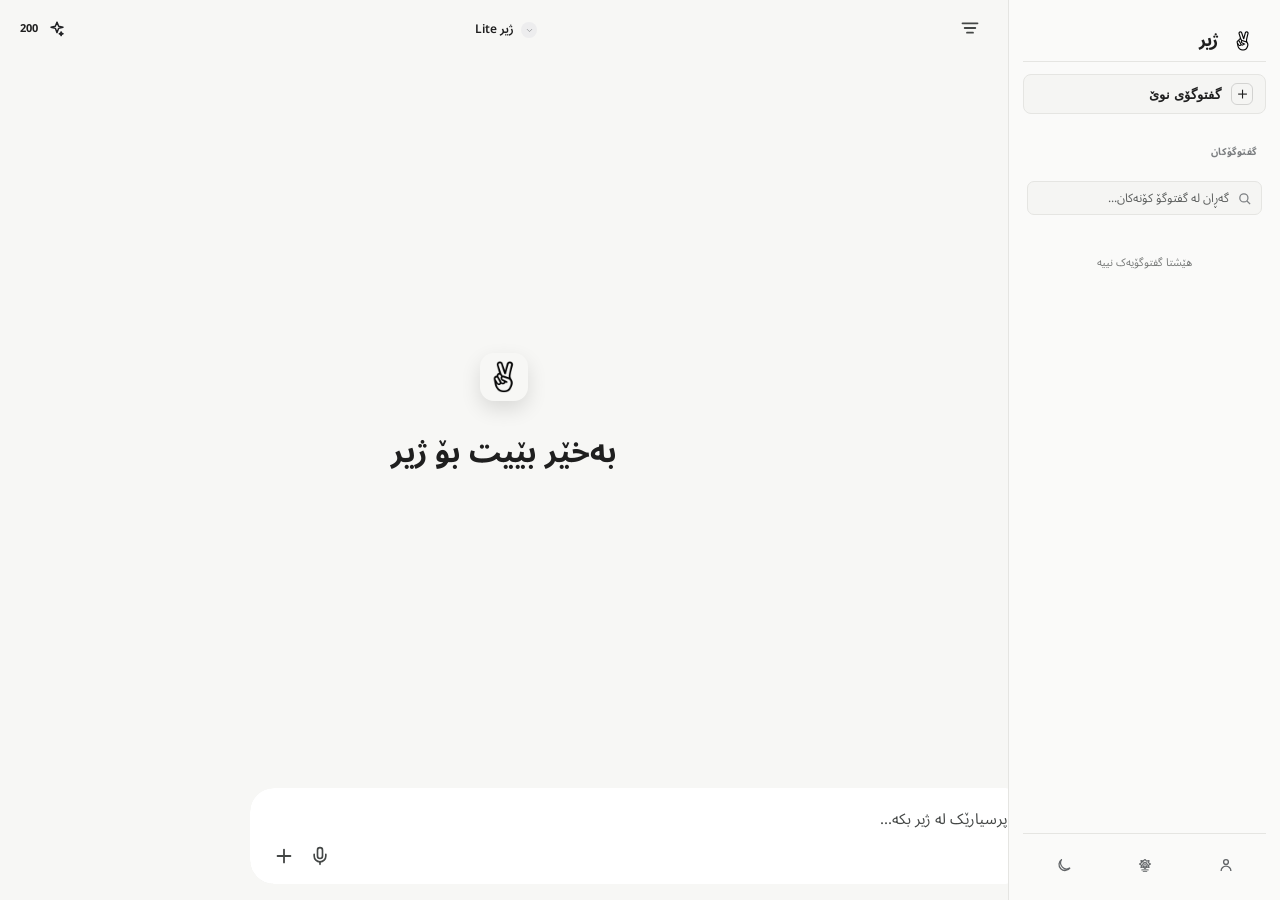
==== zhir-preview.html @ 31d8393d "Add files via upload" ====
<!doctype html>
<html lang="ckb" dir="rtl">
<head>
  <meta charset="UTF-8" />
  <meta name="viewport" content="width=device-width, initial-scale=1, maximum-scale=1, viewport-fit=cover" />
  <meta name="theme-color" content="#f8f9fa" />
  <title>ژیر — یاریدەدەری زیرەکی کوردی</title>
  <link rel="preconnect" href="https://fonts.googleapis.com" />
  <link rel="preconnect" href="https://fonts.gstatic.com" crossorigin />
  <link href="https://fonts.googleapis.com/css2?family=Noto+Sans+Arabic:wght@400;500;600;700;800&display=swap" rel="stylesheet" />
  <style>
    :root {
      --bg: #ffffff;
      --surface: #ffffff;
      --user-bubble: #f0f4f9;
      --ink: #1f1f1f;
      --muted: #444746;
      --line: rgba(0, 0, 0, 0.08);
      --line-strong: rgba(0, 0, 0, 0.14);
      --shadow: 0 10px 30px rgba(0, 0, 0, 0.08);
      --font-kurdish: "Noto Sans Arabic", sans-serif;
    }

    html.dark {
      --bg: #131314;
      --surface: #1e1f20;
      --user-bubble: #282a2c;
      --ink: #e3e3e3;
      --muted: #c4c7c5;
      --line: rgba(255, 255, 255, 0.08);
      --line-strong: rgba(255, 255, 255, 0.15);
      --shadow: 0 10px 30px rgba(0, 0, 0, 0.4);
    }

    * { box-sizing: border-box; margin: 0; padding: 0; }
    html, body { width: 100%; height: 100%; background: var(--bg); color: var(--ink); font-family: var(--font-kurdish); overflow: hidden; }
    .app-layout { display: flex; width: 100%; height: 100dvh; position: relative; }

    /* سایدبار */
    .sidebar { width: 292px; height: 100%; background: color-mix(in srgb, var(--bg) 98%, var(--user-bubble)); border-left: 1px solid var(--line); display: flex; flex-direction: column; padding: 20px 16px 14px; gap: 18px; z-index: 100; transition: transform 0.3s cubic-bezier(0.2, 0, 0, 1); }
    .brand-header { display: flex; align-items: center; gap: 11px; padding: 0 2px 18px; border-bottom: 1px solid var(--line); }
    .brand-logo { width: 34px; height: 34px; background: #000; border-radius: 8px; display: grid; place-items: center; overflow: hidden; }
    .brand-logo img { width: 100%; height: 100%; display: block; object-fit: cover; }
    .brand-mark { width: 100%; height: 100%; display: grid; place-items: center; color: #fff; font-size: 18px; font-weight: 800; line-height: 1; }
    .brand-mark { background-image: url("[data-uri]"); background-position: center; background-repeat: no-repeat; background-size: cover; }
    .brand-mark::before { content: none; }
    .brand-title { font-size: 19px; font-weight: 800; letter-spacing: -.3px; }
    .new-chat-btn { display: flex; align-items: center; justify-content: center; gap: 9px; padding: 10px 14px; border-radius: 10px; background: var(--user-bubble); border: 1px solid var(--line-strong); color: var(--ink); font-size: 13px; font-weight: 700; cursor: pointer; transition: background .2s, border-color .2s, transform .2s; }
    .new-chat-btn:hover { background: var(--surface); border-color: var(--ink); transform: translateY(-1px); }
    .new-chat-btn span { font-size: 19px; line-height: 12px; font-weight: 400; }
    .menu-section-title { display: flex; align-items: center; color: var(--muted); font-size: 10px; font-weight: 800; padding: 0 5px 8px; letter-spacing: .5px; }
    .history-list, .tools-list { overflow-y: auto; display: flex; flex-direction: column; gap: 3px; }
    .history-list { flex: 1; min-height: 80px; padding: 2px 4px; }
    .history-empty { display: none; }
    .tools-list { display: flex; flex-direction: row; align-items: center; justify-content: space-between; gap: 2px; padding: 3px 0 11px; border-bottom: 1px solid var(--line); background: transparent; overflow: hidden; }
    .menu-item { position: relative; display: flex; flex: 0 0 44px; flex-direction: column; align-items: center; justify-content: center; gap: 6px; width: 44px; height: 44px; min-width: 0; padding: 8px 2px; border: 0; border-radius: 9px; background: transparent; color: var(--muted); text-align: center; font: inherit; font-size: 10px; cursor: pointer; transition: background .2s, color .2s, transform .2s; }
    .tools-list .menu-item span, .settings-theme span { display: none; }
    .menu-item:hover { background: var(--user-bubble); color: var(--ink); transform: translateY(-1px); }
    .menu-item svg { width: 17px; height: 17px; flex: 0 0 17px; color: var(--muted); transition: color .2s; }
    .menu-item:hover svg { color: var(--ink); }
    .settings-theme { display: flex; align-items: center; width: 44px; border: 0; background: transparent; color: var(--muted); font: inherit; cursor: pointer; flex: 0 0 44px; flex-direction: column; justify-content: center; gap: 6px; padding: 8px 2px; border-top: 0; border-radius: 9px; font-size: 10px; text-align: center; }
    .settings-theme:hover { background: var(--user-bubble); }
    .sidebar-footer { margin-top: auto; padding-top: 12px; border-top: 1px solid var(--line); display: flex; flex-direction: column; gap: 7px; }
    .footer-caption, .useful-note { display: none; }
    .history-search { display: flex; align-items: center; gap: 8px; margin: 0 4px 8px; padding: 8px 4px; border-bottom: 1px solid var(--line-strong); color: var(--muted); }
    .history-search svg { width: 15px; height: 15px; flex: 0 0 15px; }
    .history-search input { width: 100%; border: 0; outline: 0; background: transparent; color: var(--ink); font: inherit; font-size: 12px; }
    .history-search input::placeholder { color: var(--muted); opacity: .85; }
    .theme-toggle-btn svg { width: 17px; height: 17px; flex: 0 0 17px; color: var(--muted); }
    .theme-toggle-btn:hover { background: var(--user-bubble); }
    .scrim { display: none; position: fixed; inset: 0; background: rgba(0, 0, 0, 0.4); z-index: 90; }

    /* بەشی سەرەکی */
    .main-content { flex: 1; height: 100%; display: flex; flex-direction: column; position: relative; }
    .topbar { height: 60px; display: flex; align-items: center; padding: 0 16px; z-index: 10; }
    .menu-btn { display: none; background: transparent; border: 0; color: var(--ink); cursor: pointer; padding: 8px; }

    /* شوێنی چات */
    .chat-container { flex: 1; overflow-y: auto; padding: 20px 16px 140px; display: flex; flex-direction: column; align-items: center; }
    .welcome-box { margin: auto 0; text-align: center; animation: welcomeRise 1.35s cubic-bezier(.22,.61,.36,1) both; }
    .welcome-box .brand-logo { width: 48px; height: 48px; background: transparent; border-radius: 0; overflow: visible; animation: welcomeLogo 1.8s cubic-bezier(.22,.61,.36,1) both; box-shadow: none; }
    .welcome-box .brand-mark { width: 48px; height: 48px; border-radius: 14px; background: var(--ink); color: var(--bg); font-size: 24px; box-shadow: 0 8px 20px rgba(0,0,0,.12); background-image: inherit; }
    .welcome-box h1 { font-size: 28px; font-weight: 700; margin-top: 12px; background: linear-gradient(105deg, #1f1f1f 0%, #1f1f1f 36%, #aeb4bb 50%, #1f1f1f 64%, #1f1f1f 100%); background-size: 280% 100%; -webkit-background-clip: text; background-clip: text; -webkit-text-fill-color: transparent; animation: welcomeTextShimmer 4.8s ease-in-out 0.8s infinite; }
    html.dark .welcome-box h1 { background: linear-gradient(105deg, #ffffff 0%, #ffffff 36%, #c4c9cf 50%, #ffffff 64%, #ffffff 100%); background-size: 280% 100%; -webkit-background-clip: text; background-clip: text; -webkit-text-fill-color: transparent; }
    @keyframes welcomeRise { from { opacity: 0; transform: translateY(10px); } to { opacity: 1; transform: translateY(0); } }
    @keyframes welcomeLogo { 0% { opacity: 0; transform: translateY(8px) scale(.94); filter: blur(2px); } 60% { opacity: .82; filter: blur(.4px); } 100% { opacity: 1; transform: translateY(0) scale(1); filter: blur(0); } }
    @keyframes welcomeTextShimmer { 0%, 25% { background-position: 120% 0; } 65%, 100% { background-position: -20% 0; } }
    .messages-stream { width: min(800px, 100%); display: flex; flex-direction: column; gap: 32px; }
    .message-bubble { display: flex; align-items: flex-start; gap: 13px; width: 100%; }
    .message-bubble.user, .message-bubble.assistant { justify-content: flex-start; }
    .assistant-avatar { width: 40px; height: 40px; background: transparent; border-radius: 50%; display: grid; place-items: center; flex-shrink: 0; overflow: hidden; margin-top: 1px; filter: drop-shadow(0 2px 4px rgba(0,0,0,.08)); }
    .assistant-avatar img { width: 100%; height: 100%; display: block; object-fit: cover; }
    .assistant-avatar .brand-mark, .thinking-anim .brand-mark { width: 100%; height: 100%; border-radius: 50%; background: var(--ink); color: var(--bg); font-size: 19px; background-image: inherit; }
    .user-avatar-placeholder { width: 36px; height: 36px; flex-shrink: 0; }
    .message-content-wrapper { display: flex; flex-direction: column; max-width: calc(100% - 52px); }
    .user .text-content { background: var(--user-bubble); color: var(--ink); padding: 14px 20px; border-radius: 8px 24px 24px 24px; line-height: 1.7; font-size: 15px; width: fit-content; }
    .assistant .text-content { background: transparent; color: var(--ink); padding: 4px 0 0 0; line-height: 1.85; font-size: 15px; }
    .thinking-anim { width: 40px; height: 40px; background: transparent; border-radius: 50%; display: grid; place-items: center; flex-shrink: 0; overflow: hidden; margin-top: 1px; filter: drop-shadow(0 2px 4px rgba(0,0,0,.08)); }
    .thinking-anim img { width: 100%; height: 100%; display: block; object-fit: cover; }
    .assistant-name { display: flex; align-items: center; min-height: 40px; color: var(--ink); font-size: 15px; font-weight: 800; line-height: 1.45; margin-bottom: 3px; letter-spacing: -0.15px; }
    .assistant .text-content { padding-top: 0; }
    .thinking-text { width: fit-content; color: var(--muted); font-size: 14px; line-height: 1.7; font-weight: 500; white-space: nowrap; background: linear-gradient(105deg, var(--muted) 0%, var(--muted) 36%, #fff 50%, var(--muted) 64%, var(--muted) 100%); background-size: 260% 100%; -webkit-background-clip: text; background-clip: text; -webkit-text-fill-color: transparent; animation: textShimmer 1.8s cubic-bezier(.4,0,.2,1) infinite; }
    .thinking-dots { display: inline-flex; direction: ltr; gap: 1px; margin-inline-start: 5px; vertical-align: middle; -webkit-text-fill-color: var(--muted); }
    .thinking-dots i { font-style: normal; display: inline-block; font-size: 18px; line-height: 10px; animation: dotBounce 1.05s ease-in-out infinite; }
    .thinking-dots i:nth-child(2) { animation-delay: 0.14s; }
    .thinking-dots i:nth-child(3) { animation-delay: 0.28s; }
    @keyframes textShimmer { 0% { background-position: 150% 0; } 100% { background-position: -50% 0; } }
    @keyframes dotBounce { 0%, 60%, 100% { transform: translateY(0); } 30% { transform: translateY(-5px); } }
    @keyframes pulseGlow { 0% { transform: scale(0.9); box-shadow: 0 0 0 0 rgba(0,0,0,0.2); } 100% { transform: scale(1.1); box-shadow: 0 0 15px 5px rgba(0,0,0,0.1); } }
    @keyframes pulseGlowDark { 0% { transform: scale(0.9); box-shadow: 0 0 0 0 rgba(255,255,255,0.2); } 100% { transform: scale(1.1); box-shadow: 0 0 15px 5px rgba(255,255,255,0.1); } }
    .action-bar { display: flex; gap: 4px; margin-top: 12px; opacity: 0; transition: opacity 0.5s ease; }
    .action-bar.show { opacity: 1; }
    .action-bar button { background: transparent; border: none; color: var(--muted); padding: 8px; border-radius: 50%; cursor: pointer; transition: background 0.2s; display: grid; place-items: center; }
    .action-bar button:hover { background: var(--user-bubble); color: var(--ink); }
    .action-bar svg { width: 18px; height: 18px; }

    /* ✨ بۆکسی نووسینی پێشکەوتوو و دوگمەی ناردن */
    .composer-container { position: fixed; bottom: max(16px, env(safe-area-inset-bottom)); left: 0; right: 0; width: min(800px, calc(100% - 32px)); margin: 0 auto; z-index: 50; }
    
    .composer-box {
      display: flex; 
      align-items: flex-end; /* هێشتنەوەی دوگمەکان لە خوارەوە کاتێک بۆکسەکە گەورە دەبێت */
      gap: 12px;
      background: rgba(255, 255, 255, 0.75);
      backdrop-filter: blur(24px); -webkit-backdrop-filter: blur(24px);
      border: 1px solid var(--line-strong);
      border-radius: 28px; /* ڕێکخستنی شێوەی حەبی بۆ ئەوەی گونجاو بێت لەگەڵ گەورەبوون */
      padding: 10px 16px;
      box-shadow: var(--shadow); 
      transition: all 0.3s ease;
    }
    html.dark .composer-box { background: rgba(30, 31, 32, 0.75); }
    
    /* درەوشانەوەی نەرمی مۆدێرن لە کاتی کرتەکردندا */
    .composer-box:focus-within { 
      box-shadow: 0 0 0 1px transparent, 0 12px 36px rgba(0,0,0,0.12); 
      border-color: transparent; 
      background: rgba(255, 255, 255, 0.95);
    }
    html.dark .composer-box:focus-within { 
      box-shadow: 0 0 0 1px transparent, 0 12px 36px rgba(0,0,0,0.5);
      background: rgba(30, 31, 32, 0.95);
    }

    .composer-box textarea { flex: 1; max-height: 150px; min-height: 24px; border: 0; background: transparent; color: var(--ink); font-family: inherit; font-size: 15px; line-height: 1.6; resize: none; outline: none; padding: 6px 0; }
    .composer-box textarea::placeholder { color: var(--muted); }
    
    .action-btn { background: transparent; border: 0; color: var(--muted); cursor: pointer; width: 36px; height: 36px; display: grid; place-items: center; border-radius: 50%; flex-shrink: 0; transition: background 0.2s ease, color 0.2s ease; margin-bottom: 2px; }
    .action-btn:hover { background: var(--user-bubble); color: var(--ink); }

    /* کۆنتڕۆڵکردنی شوێنی دوگمەکانی چەپ */
    .left-actions { position: relative; width: 36px; height: 36px; display: flex; align-items: center; justify-content: center; margin-bottom: 2px; }

    /* دوگمەی دەنگ */
    .mic-btn { position: absolute; transition: all 0.25s cubic-bezier(0.2, 0, 0, 1); opacity: 1; transform: scale(1); visibility: visible; }
    .mic-btn.hidden { opacity: 0; transform: scale(0.6); visibility: hidden; }

    /* ✨ دوگمەی ناردنی پڕکراو بە ئەنیمەیشن */
    .send-btn { 
      position: absolute;
      background: var(--ink); 
      color: var(--bg); 
      width: 36px; height: 36px; 
      border-radius: 50%; 
      display: grid; place-items: center;
      border: 0; cursor: pointer;
      transition: all 0.25s cubic-bezier(0.2, 0, 0, 1);
      /* لە سەرەتادا نادیارە و بچووکە */
      opacity: 0; transform: scale(0.6); visibility: hidden;
    }
    .send-btn:hover { background: var(--muted); color: var(--bg); }
    .send-btn.visible { opacity: 1; transform: scale(1); visibility: visible; }

    @media (max-width: 768px) {
      .menu-btn { display: block; } .sidebar { position: fixed; top: 0; right: 0; transform: translateX(100%); } .sidebar.open { transform: translateX(0); } .sidebar.open + .scrim { display: block; }
      .chat-container { padding-top: 10px; } .composer-box { padding: 8px 12px; } .message-content-wrapper { max-width: calc(100% - 46px); }
    }
    /* مینۆی سادەی AI ـی پێشکەوتوو */
    .sidebar { width: 280px; padding: 18px 14px 12px; gap: 14px; background: var(--bg); border-left: 1px solid var(--line); }
    .brand-header { padding: 0 6px 16px; gap: 10px; border-bottom: 1px solid var(--line); }
    .brand-logo { width: 34px; height: 34px; border-radius: 9px; box-shadow: none; }
    .brand-title { font-size: 18px; letter-spacing: -.2px; }
    .menu-section-title { color: var(--muted); font-size: 11px; font-weight: 700; padding: 4px 8px 8px; }
    .tools-list { display: none; }
    .history-search { margin: 0 4px 8px; padding: 0 4px; height: 34px; border: 0; border-bottom: 1px solid var(--line); background: transparent; color: var(--muted); }
    .history-search:focus-within { border-bottom-color: var(--line-strong); box-shadow: none; }
    .history-search input { font-size: 12px; }
    .new-chat-btn { height: 40px; border-radius: 10px; padding: 0 12px; background: var(--user-bubble); border: 1px solid var(--line); color: var(--ink); box-shadow: none; }
    .new-chat-btn:hover { background: var(--surface); border-color: var(--line-strong); transform: none; }
    .sidebar-footer { padding-top: 8px; border-top: 1px solid var(--line); }
    .footer-caption, .useful-note { display: none; }
    .settings-theme { display: flex; align-items: center; width: 100%; height: 36px; border: 0; background: transparent; color: var(--ink); font: inherit; cursor: pointer; flex-direction: row; justify-content: flex-start; gap: 10px; padding: 8px; border-radius: 8px; font-size: 12px; text-align: right; }
    .settings-theme span { display: inline; }
    .settings-theme:hover { background: var(--user-bubble); }
    .settings-theme svg { width: 16px; height: 16px; color: var(--muted); }
    /* unified AI sidebar refinement */
    .sidebar { width: 288px; padding: 22px 16px 16px; gap: 16px; background: #f8f8f7; border-left: 1px solid #e8e8e6; }
    html.dark .sidebar { background: #191a1b; border-left-color: #2b2c2d; }
    .brand-header { padding: 0 6px 4px; border-bottom: 0; }
    .brand-logo { width: 32px; height: 32px; border-radius: 8px; }
    .brand-title { font-size: 18px; font-weight: 750; }
    .new-chat-btn { order: 0; height: 42px; justify-content: flex-start; padding: 0 13px; gap: 10px; border-radius: 9px; background: #202122; border-color: #202122; color: #fff; box-shadow: none; }
    .new-chat-btn:hover { background: #111; border-color: #111; }
    html.dark .new-chat-btn { background: #f0f0ee; border-color: #f0f0ee; color: #18191a; }
    .new-chat-btn span { font-size: 20px; }
    .menu-section-title { padding: 5px 8px 7px; color: #858789; font-size: 10px; font-weight: 700; letter-spacing: .2px; }
    html.dark .menu-section-title { color: #999b9e; }
    .history-search { height: 36px; margin: 0 2px 4px; padding: 0 10px; border: 1px solid #e2e2e0; border-radius: 9px; background: #fff; color: #8c8e91; }
    html.dark .history-search { border-color: #303133; background: #202122; }
    .history-search:focus-within { border-color: #b6b7b8; box-shadow: 0 0 0 2px rgba(0,0,0,.035); }
    .history-list { padding: 0 2px; }
    .sidebar-footer { gap: 2px; padding-top: 12px; border-top: 1px solid #e5e5e3; }
    html.dark .sidebar-footer { border-top-color: #2c2d2f; }
    .settings-theme { height: 38px; padding: 0 9px; border-radius: 8px; color: #55585b; font-size: 12px; }
    html.dark .settings-theme { color: #c1c3c5; }
    .settings-theme:hover { background: #ededeb; }
    html.dark .settings-theme:hover { background: #242526; }
    /* final product-grade sidebar system */
    .sidebar { width: 272px; padding: 20px 14px 14px; gap: 12px; background: #fafaf9; border-left: 1px solid #ededeb; }
    html.dark .sidebar { background: #171819; border-left-color: #292a2b; }
    .brand-header { height: 42px; padding: 0 8px; gap: 10px; }
    .brand-logo { width: 30px; height: 30px; border-radius: 8px; }
    .brand-title { font-size: 17px; font-weight: 750; }
    .new-chat-btn { height: 40px; padding: 0 12px; border: 0; border-radius: 8px; background: transparent; color: var(--ink); font-size: 13px; font-weight: 650; box-shadow: none; }
    .new-chat-btn:hover { background: #eeeeec; border: 0; transform: none; }
    html.dark .new-chat-btn:hover { background: #242526; }
    .new-chat-btn span { display: inline-flex; align-items: center; justify-content: center; width: 22px; height: 22px; border: 1px solid var(--line-strong); border-radius: 6px; font-size: 17px; }
    .menu-section-title { padding: 15px 9px 7px; color: #8a8c8e; font-size: 10px; font-weight: 700; }
    .history-search { height: 34px; margin: 0 4px 6px; padding: 0 9px; border: 0; border-radius: 7px; border-bottom: 1px solid #e5e5e3; background: transparent; }
    html.dark .history-search { border-bottom-color: #303133; background: transparent; }
    .history-search:focus-within { border-bottom-color: #9b9d9f; box-shadow: none; }
    .history-list { padding: 0 2px; }
    .history-list:empty::after { content: "هێشتا گفتوگۆیەک نییە"; display: block; padding: 18px 8px; color: var(--muted); font-size: 11px; text-align: center; opacity: .7; }
    .sidebar-footer { gap: 1px; padding: 10px 2px 0; border-top: 1px solid #e8e8e6; }
    html.dark .sidebar-footer { border-top-color: #2a2b2c; }
    .settings-theme { height: 36px; padding: 0 9px; border-radius: 7px; color: #626568; font-size: 12px; }
    html.dark .settings-theme { color: #b5b7b9; }
    .settings-theme:hover { background: #eeeeec; }
    html.dark .settings-theme:hover { background: #242526; }
    .sidebar-footer { display: grid; grid-template-columns: repeat(3, 1fr); align-items: stretch; gap: 4px; }
    .settings-theme, .profile-btn { width: 100%; height: 48px; padding: 5px 2px; display: flex; flex-direction: column; align-items: center; justify-content: center; gap: 5px; border-radius: 8px; color: #626568; font-size: 10px; text-align: center; }
    html.dark .settings-theme, html.dark .profile-btn { color: #b5b7b9; }
    .settings-theme svg, .profile-btn svg { width: 17px; height: 17px; color: currentColor; }
    .sidebar-footer .settings-theme span, .sidebar-footer .profile-btn span { display: none; }
    .sidebar-footer .settings-theme, .sidebar-footer .profile-btn { height: 42px; padding: 0; gap: 0; }
    .sidebar-footer .settings-theme svg, .sidebar-footer .profile-btn svg { width: 18px; height: 18px; }
    .theme-sun { display: none; }
    html.dark .theme-moon { display: none; }
    html.dark .theme-sun { display: block; }
    .profile-btn { border: 0; background: transparent; font: inherit; cursor: pointer; }
    .profile-btn:hover { background: #eeeeec; }
    html.dark .profile-btn:hover { background: #242526; }
    /* app-wide visual system */
    .main-content { background: var(--bg); transition: background .25s ease, color .25s ease; }
    .topbar { height: 56px; padding: 0 20px; }
    .topbar { position: relative; display: flex; align-items: center; justify-content: flex-start; border-bottom: 0; }
    .topbar .menu-btn { display: grid; place-items: center; width: 36px; height: 36px; padding: 6px; border-radius: 8px; color: var(--muted); line-height: 0; transition: background .2s, color .2s; }
    .topbar .menu-btn svg { display: block; width: 24px; height: 24px; }
    .topbar .menu-btn:hover { background: var(--app-control); color: var(--ink); }
    .topbar::after { content: none; }
    .plan-switcher { position: absolute; top: 50%; left: 50%; transform: translate(-50%, calc(-50% + 2px)); margin: 0; }
    .plan-trigger { height: 36px; display: inline-flex; align-items: center; gap: 7px; padding: 0 5px 0 9px; border: 0; border-radius: 18px; background: transparent; color: var(--ink); font: inherit; font-size: 12px; font-weight: 600; line-height: 1; cursor: pointer; transition: background .2s, color .2s; }
    .plan-trigger .plan-trigger-chevron { display: grid; place-items: center; width: 16px; height: 16px; color: #8e9093; border: 0; border-radius: 50%; background: #ededee; transition: transform .2s ease, background .2s ease, color .2s ease; }
    .plan-trigger .plan-trigger-chevron svg { display: block; width: 9px; height: 9px; }
    html.dark .plan-trigger .plan-trigger-chevron { color: #aeb1b4; background: #303234; }
    .plan-switcher.open .plan-trigger-chevron { background: #e4e4e5; color: #777a7d; animation: planChevronSpin .48s cubic-bezier(.22,.61,.36,1) both; }
    html.dark .plan-switcher.open .plan-trigger-chevron { background: #3a3c3e; color: #c3c6c8; }
    @keyframes planChevronSpin { from { transform: rotate(0deg) scale(.86); } 55% { transform: rotate(205deg) scale(1.06); } to { transform: rotate(180deg) scale(1); } }
    .plan-trigger:hover, .plan-switcher.open .plan-trigger { background: rgba(128,132,136,.08); color: var(--ink); }
    .plan-menu { position: absolute; top: 42px; left: 50%; right: auto; transform: translateX(-50%); width: 208px; padding: 6px; display: none; border: 1px solid var(--app-border); border-radius: 12px; background: var(--app-panel); box-shadow: 0 14px 30px rgba(0,0,0,.13); z-index: 20; }
    .plan-switcher.open .plan-menu { display: grid; gap: 3px; visibility: visible; opacity: 1; transform: translateX(-50%) translateY(0) scale(1); pointer-events: auto; }
    .plan-switcher:not(.open) .plan-menu { visibility: hidden; opacity: 0; transform: translateX(-50%) translateY(-7px) scale(.97); pointer-events: none; }
    .plan-menu { visibility: hidden; opacity: 0; transform: translateX(-50%) translateY(-7px) scale(.97); transform-origin: 50% 0; transition: opacity .22s ease, transform .28s cubic-bezier(.22,.61,.36,1), visibility 0s linear .28s; }
    .plan-switcher.open .plan-menu { transition: opacity .2s ease, transform .34s cubic-bezier(.22,.61,.36,1), visibility 0s linear 0s; }
    .plan-switcher.open .plan-option { animation: planOptionReveal .38s cubic-bezier(.22,.61,.36,1) both; }
    .plan-switcher.open .plan-option:nth-child(2) { animation-delay: .06s; }
    @keyframes planOptionReveal { from { opacity: 0; transform: translateY(-6px); } to { opacity: 1; transform: translateY(0); } }
    @media (prefers-reduced-motion: reduce) {
      .plan-trigger-chevron, .plan-menu, .plan-option { animation: none !important; transition: none !important; }
    }
    .plan-option { display: grid; grid-template-columns: 28px 1fr auto; align-items: center; gap: 8px; padding: 9px 8px; border: 0; border-radius: 8px; background: transparent; color: var(--ink); font: inherit; text-align: right; cursor: pointer; }
    .plan-option { grid-template-columns: 18px 1fr; }
    .plan-option-check { width: 18px; height: 18px; display: grid; place-items: center; color: transparent; font-size: 14px; font-weight: 800; line-height: 1; }
    .plan-option.selected .plan-option-check { color: var(--ink); }
    .plan-option.selected strong { font-weight: 800; }
    .plan-option em { display: none; }
    .plan-option:hover { background: var(--app-control); }
    .plan-option svg { width: 18px; height: 18px; color: #a77a20; }
    .plan-option .plan-logo { width: 22px; height: 22px; object-fit: contain; display: block; }
    .plan-option strong { display: block; font-size: 12px; }
    .plan-option small { display: block; margin-top: 2px; color: var(--app-subtle); font-size: 9px; }
    .plan-option em { color: var(--app-subtle); font-size: 9px; font-style: normal; }
    .chat-container { padding: 24px 22px 148px; }
    .welcome-box { max-width: 520px; }
    .welcome-box .brand-logo { width: 56px; height: 56px; }
    .welcome-box h1 { margin-top: 16px; font-size: 30px; font-weight: 700; background: none; -webkit-text-fill-color: currentColor; color: var(--ink); animation: none; }
    .messages-stream { width: min(760px, 100%); gap: 28px; }
    .message-bubble { gap: 12px; }
    .user .text-content { background: var(--user-bubble); border: 1px solid var(--line); padding: 12px 17px; border-radius: 16px 5px 16px 16px; }
    .assistant .text-content { line-height: 1.9; }
    .assistant-avatar, .thinking-anim { width: 36px; height: 36px; filter: none; }
    .assistant-name { min-height: 36px; font-size: 14px; }
    .composer-container { width: min(760px, calc(100% - 36px)); bottom: max(20px, env(safe-area-inset-bottom)); }
    .composer-box { min-height: 58px; padding: 9px 12px; gap: 9px; border: 1px solid var(--line-strong); background: color-mix(in srgb, var(--surface) 92%, transparent); box-shadow: 0 8px 28px rgba(0,0,0,.07); }
    html.dark .composer-box { background: color-mix(in srgb, var(--surface) 94%, transparent); box-shadow: 0 8px 28px rgba(0,0,0,.35); }
    .composer-box:focus-within { border-color: var(--line-strong); box-shadow: 0 0 0 3px color-mix(in srgb, var(--ink) 8%, transparent), 0 10px 30px rgba(0,0,0,.08); }
    .composer-box textarea { font-size: 14px; }
    .action-btn { width: 34px; height: 34px; }
    .send-btn { width: 34px; height: 34px; }
    .action-bar button:hover, .action-btn:hover { background: var(--user-bubble); }
    /* cohesive light/dark design tokens */
    :root { --app-canvas: #ffffff; --app-panel: #fbfbfa; --app-control: #f5f5f3; --app-border: #e5e5e2; --app-border-hover: #c7c8c6; --app-subtle: #7c7f82; }
    html.dark { --app-canvas: #141516; --app-panel: #1a1b1c; --app-control: #222425; --app-border: #303234; --app-border-hover: #4b4d4f; --app-subtle: #a8abad; }
    html, body { background: var(--app-canvas); transition: background-color .25s ease, color .25s ease; }
    .app-layout, .main-content { background: var(--app-canvas); }
    .sidebar { background: var(--app-panel); border-left-color: var(--app-border); }
    .brand-header { border-bottom: 1px solid var(--app-border); }
    .new-chat-btn { background: var(--app-control); border: 1px solid var(--app-border); color: var(--ink); transition: background .2s, border-color .2s, box-shadow .2s; }
    .new-chat-btn:hover { background: var(--surface); border-color: var(--app-border-hover); box-shadow: 0 3px 10px rgba(0,0,0,.06); }
    html.dark .new-chat-btn { background: var(--app-control); border-color: var(--app-border); color: var(--ink); }
    html.dark .new-chat-btn:hover { background: #2a2c2e; border-color: var(--app-border-hover); box-shadow: 0 3px 12px rgba(0,0,0,.22); }
    .menu-section-title { color: var(--app-subtle); }
    .history-search { background: var(--app-control); border: 1px solid var(--app-border); color: var(--app-subtle); }
    .history-search:focus-within { border-color: var(--app-border-hover); box-shadow: 0 0 0 3px color-mix(in srgb, var(--ink) 7%, transparent); }
    .sidebar-footer { border-top-color: var(--app-border); }
    .profile-btn:hover, .settings-theme:hover { background: var(--app-control); }
    .chat-container { background: var(--app-canvas); }
    .welcome-box h1 { color: var(--ink); }
    .user .text-content { background: var(--app-control); border-color: var(--app-border); }
    .assistant .text-content { color: var(--ink); }
    .composer-box { background: var(--app-panel); border-color: var(--app-border); box-shadow: 0 8px 28px rgba(0,0,0,.055); }
    html.dark .composer-box { background: var(--app-panel); border-color: var(--app-border); box-shadow: 0 8px 28px rgba(0,0,0,.30); }
    .composer-box:focus-within { border-color: var(--app-border-hover); box-shadow: 0 0 0 3px color-mix(in srgb, var(--ink) 7%, transparent), 0 10px 30px rgba(0,0,0,.08); }
    .action-btn:hover, .action-bar button:hover { background: var(--app-control); }
    .action-bar button.active { color: var(--ink); background: var(--app-control); }
    .action-bar button.copied { color: #2f7d52; }
    .send-btn { background: var(--ink); color: var(--app-canvas); }
    .send-btn:hover { background: var(--app-subtle); color: var(--app-canvas); }
    .user .text-content { padding: 11px 17px; border-radius: 18px; line-height: 1.75; font-size: 14px; max-width: min(620px, 100%); }
    /* logo contrast in dark mode: keep the header mark unchanged, invert only transparent marks */
    html.dark .welcome-box .brand-logo img,
    html.dark .assistant-avatar img,
    html.dark .thinking-anim img { filter: invert(1); }

    .upgrade-modal { position: fixed; inset: 0; z-index: 300; display: none; place-items: center; padding: 20px; background: rgba(15,16,17,.42); backdrop-filter: blur(8px); }
    .upgrade-modal.open { display: grid; }
    .upgrade-dialog { width: min(680px, 100%); max-height: min(620px, calc(100dvh - 40px)); overflow: auto; padding: 26px; border: 1px solid var(--app-border); border-radius: 20px; background: var(--app-panel); color: var(--ink); box-shadow: 0 24px 70px rgba(0,0,0,.22); }
    .upgrade-dialog-head { display: flex; align-items: flex-start; justify-content: space-between; gap: 16px; margin-bottom: 22px; }
    .upgrade-kicker { color: var(--app-subtle); font-size: 11px; font-weight: 650; }
    .upgrade-dialog h2 { margin-top: 5px; font-size: 24px; letter-spacing: -.3px; }
    .upgrade-close { width: 32px; height: 32px; display: grid; place-items: center; border: 0; border-radius: 50%; background: var(--app-control); color: var(--muted); cursor: pointer; font-size: 20px; }
    .upgrade-close:hover { background: var(--app-border); color: var(--ink); }
    .upgrade-plans { display: grid; grid-template-columns: repeat(2, minmax(0, 1fr)); gap: 12px; }
    .upgrade-plan-card { padding: 17px; border: 1px solid var(--app-border); border-radius: 14px; background: var(--app-canvas); }
    .upgrade-plan-card.featured { border-color: color-mix(in srgb, var(--ink) 35%, var(--app-border)); box-shadow: 0 8px 24px rgba(0,0,0,.06); }
    .upgrade-plan-top { display: flex; align-items: center; justify-content: space-between; gap: 8px; }
    .upgrade-plan-title { display: flex; align-items: center; gap: 8px; font-size: 15px; font-weight: 750; }
    .upgrade-plan-title img { width: 24px; height: 24px; object-fit: contain; }
    .upgrade-plan-title .brand-mark { width: 24px; height: 24px; border-radius: 7px; background: var(--ink); color: var(--app-canvas); font-size: 13px; background-image: inherit; }
    .upgrade-badge { padding: 3px 7px; border-radius: 99px; background: var(--app-control); color: var(--app-subtle); font-size: 9px; font-weight: 750; }
    .upgrade-plan-card p { margin: 13px 0 14px; color: var(--app-subtle); font-size: 11px; line-height: 1.7; }
    .upgrade-features { display: grid; gap: 9px; padding: 0; color: var(--ink); font-size: 11px; }
    .upgrade-features li { display: flex; align-items: center; gap: 7px; list-style: none; }
    .upgrade-features li::before { content: "✓"; color: var(--app-subtle); font-weight: 800; }
    .upgrade-cta { width: 100%; margin-top: 17px; padding: 10px 12px; border: 0; border-radius: 9px; background: var(--ink); color: var(--app-canvas); font: inherit; font-size: 11px; font-weight: 700; cursor: pointer; }
    .upgrade-cta:hover { opacity: .86; }
    @media (max-width: 560px) { .upgrade-dialog { padding: 19px; border-radius: 16px; } .upgrade-plans { grid-template-columns: 1fr; } }
    .plan-detail-grid { display: grid; grid-template-columns: repeat(2, minmax(0, 1fr)); gap: 12px; }
    .plan-detail-card { padding: 16px; border: 1px solid var(--app-border); border-radius: 14px; background: var(--app-canvas); cursor: pointer; transition: border-color .2s ease, transform .2s ease, box-shadow .2s ease; }
    .plan-detail-card:hover { border-color: var(--app-border-hover); transform: translateY(-2px); box-shadow: 0 9px 22px rgba(0,0,0,.08); }
    .plan-detail-card.selected { border-color: var(--ink); box-shadow: 0 9px 24px rgba(0,0,0,.1); }
    .plan-detail-card h3 { margin: 0; font-size: 16px; }
    .plan-detail-card p { margin: 8px 0 12px; color: var(--app-subtle); font-size: 11px; line-height: 1.7; }
    .plan-detail-card ul { display: grid; gap: 7px; padding: 0; color: var(--ink); font-size: 11px; }
    .plan-detail-card li { list-style: none; }
    .plan-detail-card li::before { content: "✓"; margin-inline-end: 6px; color: var(--app-subtle); font-weight: 800; }
    .plan-detail-credits { display: flex; gap: 7px; flex-wrap: wrap; margin-top: 10px; }
    .plan-detail-credits span { padding: 4px 7px; border-radius: 7px; background: var(--app-control); font-size: 10px; }
    .payment-methods { display: grid; gap: 11px; margin-top: 22px; }
    .payment-method-title { color: var(--ink); font-size: 13px; font-weight: 750; }
    .payment-method-subtitle { margin-top: -5px; color: var(--app-subtle); font-size: 10px; }
    .payment-method { position: relative; display: flex; align-items: center; gap: 13px; min-height: 64px; padding: 13px 15px; border: 1px solid var(--app-border); border-radius: 14px; background: var(--app-canvas); cursor: pointer; transition: border-color .22s ease, background .22s ease, box-shadow .22s ease, transform .22s ease; }
    .payment-method:hover { border-color: color-mix(in srgb, var(--ink) 38%, var(--app-border)); background: color-mix(in srgb, var(--app-control) 38%, var(--app-canvas)); transform: translateY(-1px); }
    .payment-method:focus-within { outline: 2px solid color-mix(in srgb, var(--ink) 20%, transparent); outline-offset: 3px; }
    .payment-method.selected { border-color: var(--ink); background: color-mix(in srgb, var(--app-control) 72%, var(--app-canvas)); box-shadow: 0 8px 22px rgba(0,0,0,.08); }
    .payment-method input { position: absolute; opacity: 0; pointer-events: none; }
    .payment-method-icon { display: grid; place-items: center; width: 38px; height: 38px; flex: 0 0 38px; border: 1px solid var(--app-border); border-radius: 11px; background: var(--app-canvas); color: var(--ink); }
    .payment-method-icon svg { width: 20px; height: 20px; display: block; }
    .payment-method-icon.provider-fastpay, .provider-pill.provider-fastpay { font-size: 10px; font-weight: 800; letter-spacing: -.4px; }
    .payment-method-icon.provider-fib, .provider-pill.provider-fib { font-size: 9px; font-weight: 800; letter-spacing: -.3px; }
    .payment-method.selected .payment-method-icon { border-color: var(--ink); background: var(--ink); color: var(--app-canvas); }
    .payment-method-copy { display: flex; min-width: 0; flex: 1; flex-direction: column; gap: 4px; }
    .payment-method strong, .payment-method small { display: block; }
    .payment-method strong { font-size: 12px; }
    .payment-method small { color: var(--app-subtle); font-size: 10px; }
    .payment-method-check { display: grid; place-items: center; width: 20px; height: 20px; flex: 0 0 20px; border: 1.5px solid var(--app-border-hover); border-radius: 50%; color: transparent; transform: scale(.92); transition: border-color .2s ease, background .2s ease, color .2s ease, transform .2s ease; }
    .payment-method-check svg { width: 12px; height: 12px; display: block; }
    .payment-method.selected .payment-method-check { border-color: var(--ink); background: var(--ink); color: var(--app-canvas); transform: scale(1); }
    .response-tier { display: inline-flex; margin-inline-start: 7px; padding: 2px 7px; border-radius: 999px; background: var(--app-control); color: var(--app-subtle); font-size: 9px; font-weight: 650; vertical-align: middle; }
    .demo-payment-fields { display: grid; gap: 10px; margin-top: 15px; padding-top: 15px; border-top: 1px solid var(--app-border); }
    .demo-payment-fields[hidden] { display: none; }
    .demo-payment-fields label { display: grid; gap: 6px; color: var(--app-subtle); font-size: 10px; font-weight: 650; }
    .demo-payment-fields input { width: 100%; box-sizing: border-box; padding: 10px 11px; border: 1px solid var(--app-border); border-radius: 9px; outline: 0; background: var(--app-canvas); color: var(--ink); font: inherit; font-size: 11px; transition: border-color .2s ease, box-shadow .2s ease; }
    .demo-payment-fields input:focus { border-color: var(--ink); box-shadow: 0 0 0 3px color-mix(in srgb, var(--ink) 10%, transparent); }
    .demo-payment-row { display: grid; grid-template-columns: 1fr 1fr; gap: 10px; }
    .provider-field-head { display: flex; align-items: center; gap: 9px; margin-bottom: 2px; }
    .provider-pill { display: grid; place-items: center; width: 34px; height: 34px; border-radius: 10px; background: var(--ink); color: var(--app-canvas); }
    .provider-field-head strong, .provider-field-head small { display: block; }
    .provider-field-head strong { color: var(--ink); font-size: 12px; }
    .provider-field-head small { margin-top: 3px; color: var(--app-subtle); font-size: 10px; }
    .demo-qr-placeholder { width: 100%; display: flex; align-items: center; gap: 10px; padding: 12px; border: 1px dashed var(--app-border-hover); border-radius: 10px; color: var(--app-subtle); background: transparent; font: inherit; font-size: 10px; text-align: start; cursor: pointer; transition: border-color .2s ease, background .2s ease, transform .2s ease; }
    .demo-qr-placeholder:hover, .demo-qr-placeholder:focus-visible { border-color: var(--ink); background: var(--app-control); transform: translateY(-1px); outline: none; }
    .demo-qr-placeholder.active { border-style: solid; border-color: var(--ink); background: var(--app-control); }
    .demo-qr-svg { width: 42px; height: 42px; flex: 0 0 42px; display: block; padding: 4px; border-radius: 7px; background: var(--app-canvas); color: var(--ink); box-sizing: border-box; }
    .demo-qr-svg rect { shape-rendering: crispEdges; }
    .checkout-summary { display: grid; gap: 10px; margin-top: 4px; }
    .checkout-row { display: flex; justify-content: space-between; gap: 14px; padding: 10px 0; border-bottom: 1px solid var(--app-border); font-size: 12px; }
    .checkout-row span:first-child { color: var(--app-subtle); }
    .checkout-note { margin: 15px 0 0; padding: 10px 12px; border-radius: 10px; background: var(--app-control); color: var(--app-subtle); font-size: 10px; line-height: 1.7; }
    .checkout-actions { display: flex; justify-content: flex-end; gap: 9px; margin-top: 20px; }
    .checkout-pay, .checkout-back { padding: 10px 16px; border: 0; border-radius: 10px; font: inherit; font-size: 12px; cursor: pointer; }
    .checkout-pay { background: var(--ink); color: var(--app-canvas); }
    .checkout-pay:disabled { opacity: .6; cursor: wait; }
    .checkout-back { background: var(--app-control); color: var(--ink); }
    @media (max-width: 560px) { .plan-detail-grid { grid-template-columns: 1fr; } }

  
    .brand-mark { background-image: url("[data-uri]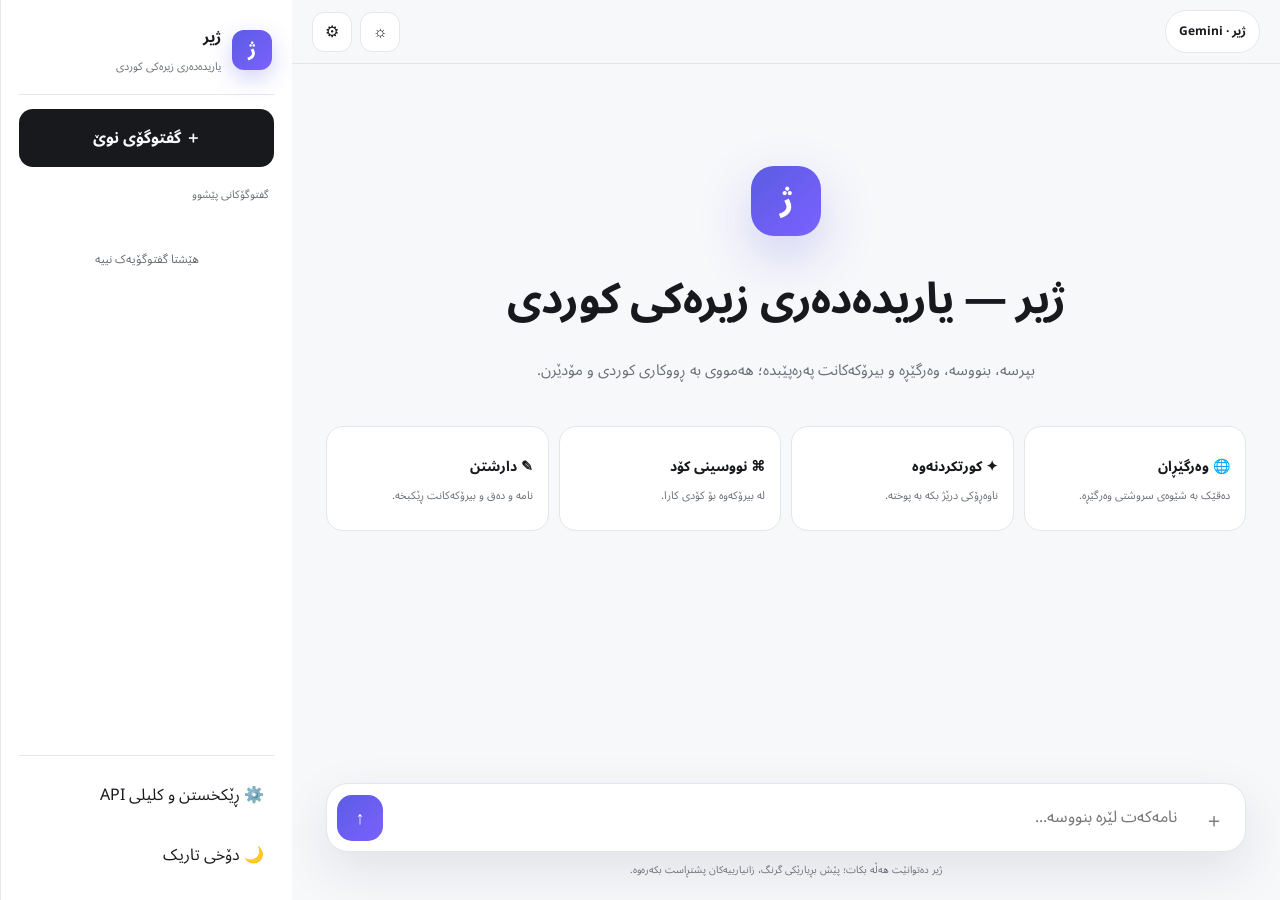
